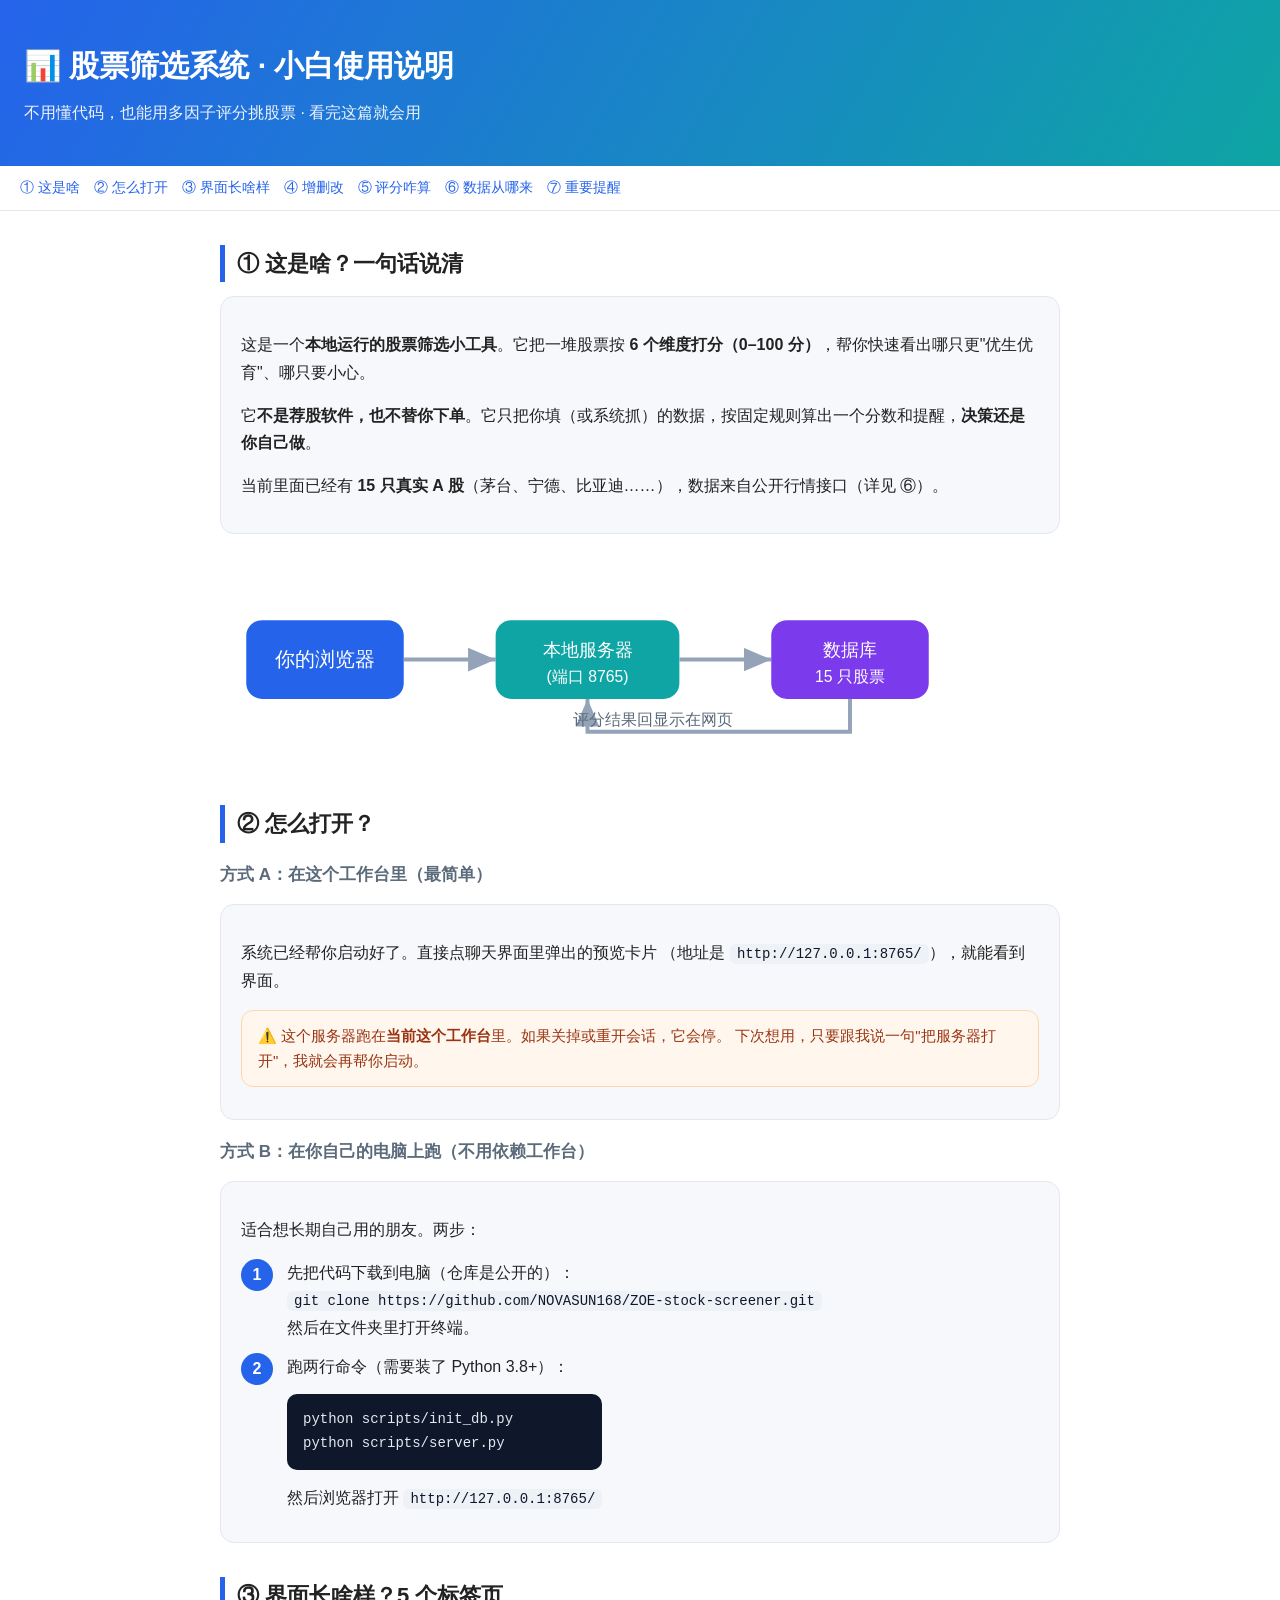
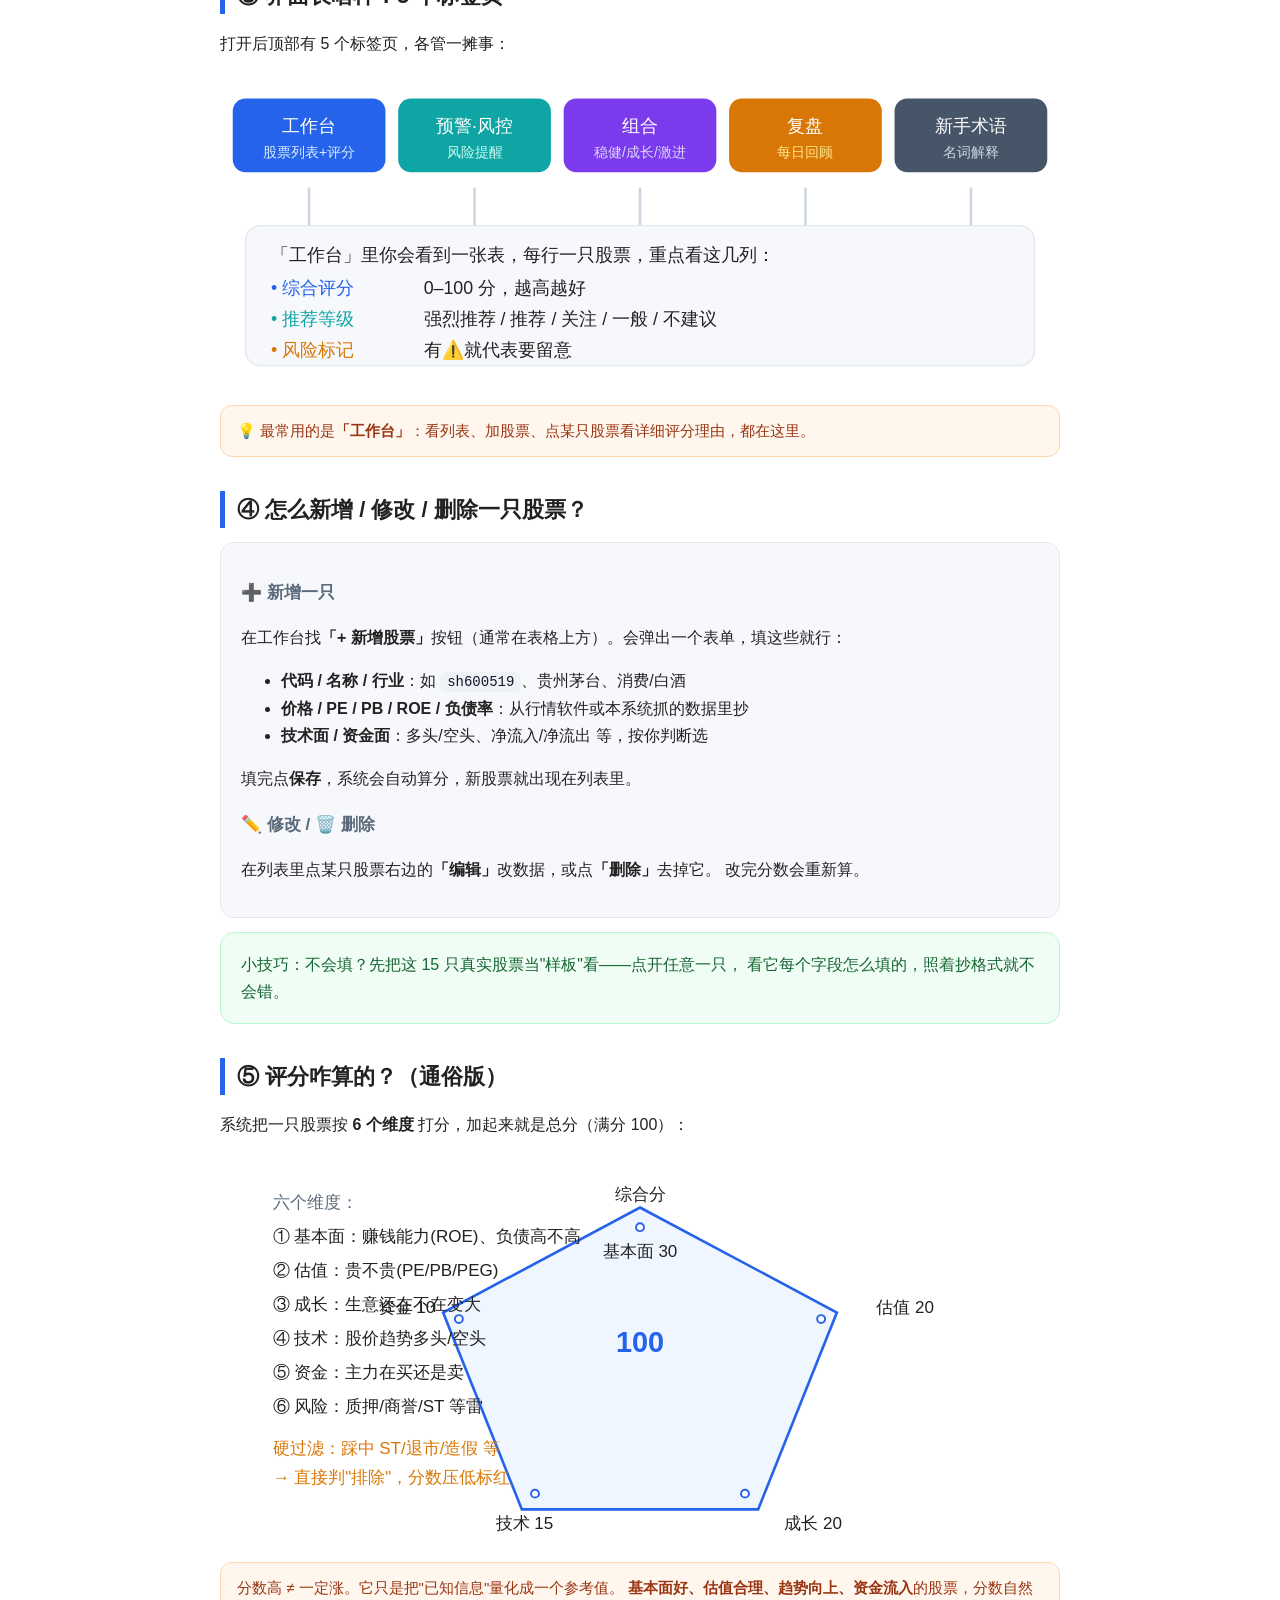
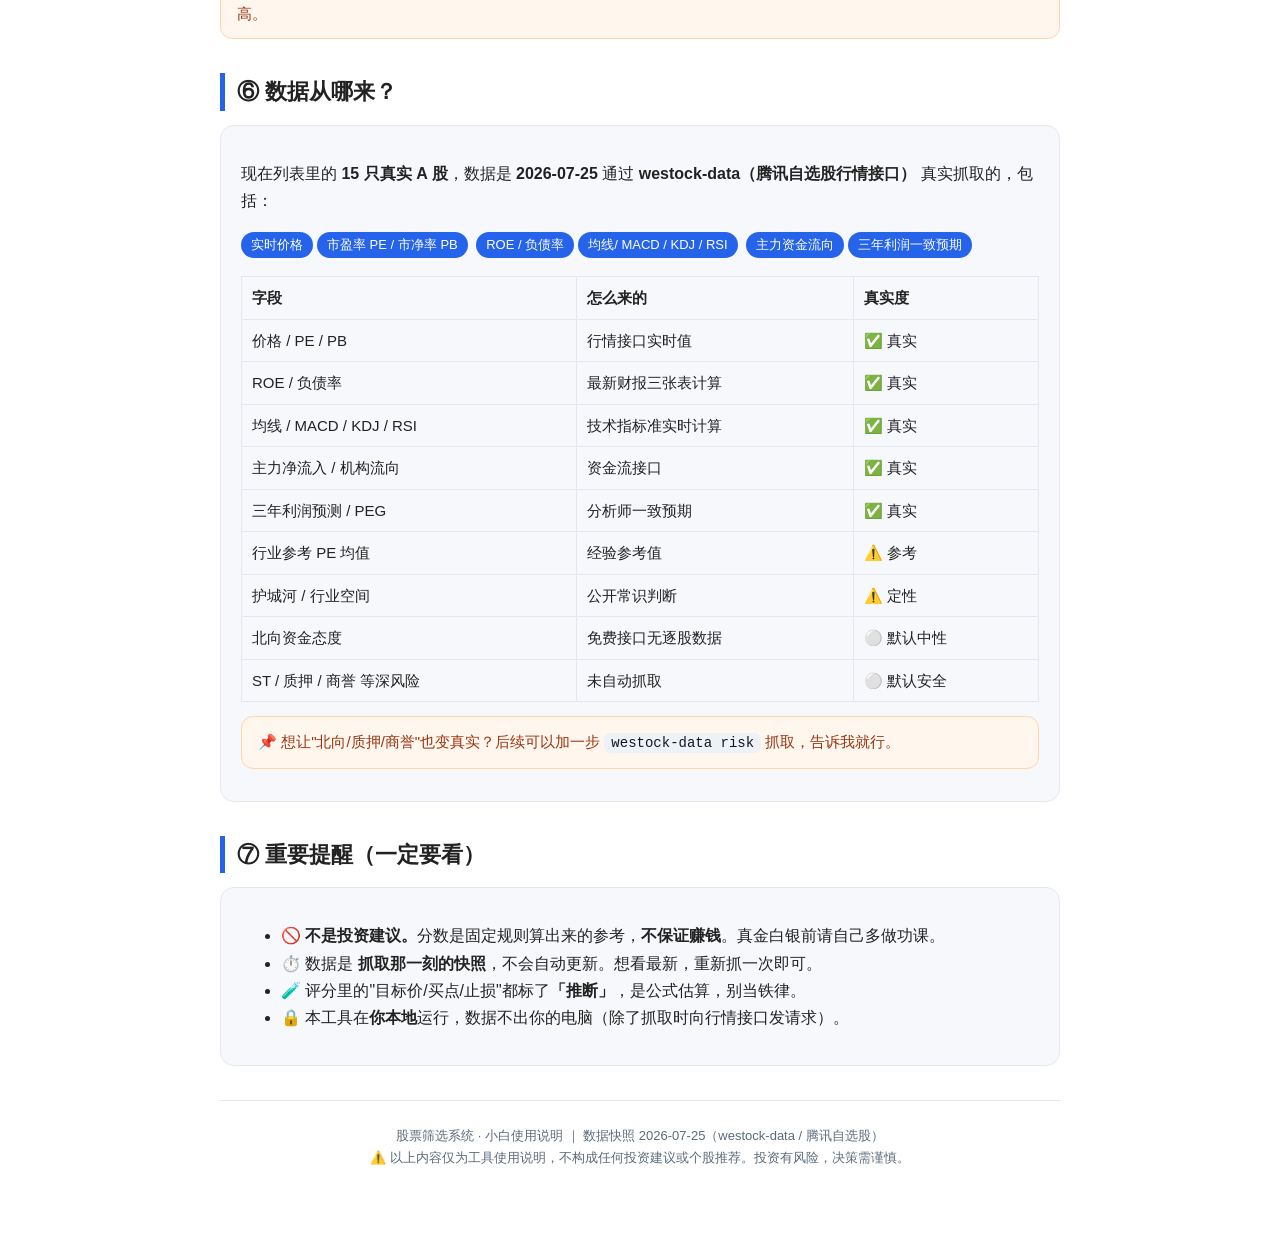
==== docs/使用说明.html @ 8270f3f6 "feat: 接入真实 A 股数据 + 小白图文教程 - 新增 fetch_real_data.py：用 westock-data 抓取 15 只真实 A 股(价格/PE/PB/ROE/负债率/技术/资" ====
<!DOCTYPE html>
<html lang="zh-CN">
<head>
<meta charset="UTF-8">
<meta name="viewport" content="width=device-width, initial-scale=1.0">
<title>股票筛选系统 · 小白使用说明</title>
<style>
  :root{
    --bg:#ffffff; --panel:#f6f8fb; --ink:#222; --sub:#5b6b7b;
    --line:#e3e8ef; --accent:#2563eb; --accent2:#0ea5a4; --warn:#d97706;
    --good:#16a34a; --bad:#dc2626;
  }
  *{box-sizing:border-box}
  body{margin:0;font-family:-apple-system,"PingFang SC","Microsoft YaHei",sans-serif;
       background:var(--bg);color:var(--ink);line-height:1.7;font-size:16px}
  header{background:linear-gradient(120deg,#2563eb,#0ea5a4);color:#fff;padding:40px 24px}
  header h1{margin:0 0 8px;font-size:30px}
  header p{margin:0;opacity:.92;font-size:16px}
  .wrap{max-width:880px;margin:0 auto;padding:0 20px 60px}
  nav{position:sticky;top:0;background:#fff;border-bottom:1px solid var(--line);
      padding:10px 20px;display:flex;gap:14px;flex-wrap:wrap;font-size:14px;z-index:5}
  nav a{color:var(--accent);text-decoration:none;white-space:nowrap}
  nav a:hover{text-decoration:underline}
  section{margin:34px 0}
  h2{font-size:22px;border-left:5px solid var(--accent);padding-left:12px;margin:0 0 14px}
  h3{font-size:17px;color:var(--sub);margin:18px 0 8px}
  .card{background:var(--panel);border:1px solid var(--line);border-radius:14px;
        padding:18px 20px;margin:14px 0}
  .tip{background:#fff7ed;border:1px solid #fed7aa;color:#9a3412;border-radius:12px;
       padding:12px 16px;margin:14px 0;font-size:15px}
  .ok{background:#f0fdf4;border:1px solid #bbf7d0;color:#166534}
  .step{display:flex;gap:14px;align-items:flex-start;margin:12px 0}
  .step .n{flex:0 0 32px;height:32px;border-radius:50%;background:var(--accent);color:#fff;
          display:flex;align-items:center;justify-content:center;font-weight:700}
  code{background:#eef2f7;padding:2px 7px;border-radius:6px;font-size:14px;color:#0f172a}
  pre{background:#0f172a;color:#e2e8f0;padding:14px 16px;border-radius:10px;overflow:auto;font-size:14px}
  table{border-collapse:collapse;width:100%;margin:12px 0;font-size:15px}
  th,td{border:1px solid var(--line);padding:8px 10px;text-align:left}
  th{background:var(--panel)}
  svg{display:block;margin:10px auto;max-width:100%}
  .pill{display:inline-block;background:var(--accent);color:#fff;border-radius:999px;
        padding:2px 10px;font-size:13px;margin:2px 4px 2px 0}
  footer{color:var(--sub);font-size:13px;text-align:center;padding:24px;border-top:1px solid var(--line)}
</style>
</head>
<body>
<header>
  <h1>📊 股票筛选系统 · 小白使用说明</h1>
  <p>不用懂代码，也能用多因子评分挑股票 · 看完这篇就会用</p>
</header>

<nav>
  <a href="#what">① 这是啥</a>
  <a href="#open">② 怎么打开</a>
  <a href="#ui">③ 界面长啥样</a>
  <a href="#crud">④ 增删改</a>
  <a href="#score">⑤ 评分咋算</a>
  <a href="#data">⑥ 数据从哪来</a>
  <a href="#warn">⑦ 重要提醒</a>
</nav>

<div class="wrap">

  <!-- ① -->
  <section id="what">
    <h2>① 这是啥？一句话说清</h2>
    <div class="card">
      <p>这是一个<strong>本地运行的股票筛选小工具</strong>。它把一堆股票按
      <strong>6 个维度打分（0–100 分）</strong>，帮你快速看出哪只更"优生优育"、哪只要小心。</p>
      <p>它<strong>不是荐股软件，也不替你下单</strong>。它只把你填（或系统抓）的数据，按固定规则算出一个分数和提醒，<strong>决策还是你自己做</strong>。</p>
      <p>当前里面已经有 <strong>15 只真实 A 股</strong>（茅台、宁德、比亚迪……），数据来自公开行情接口（详见 ⑥）。</p>
    </div>
    <svg viewBox="0 0 640 170" xmlns="http://www.w3.org/2008/svg" font-family="sans-serif">
      <rect x="20" y="55" width="120" height="60" rx="12" fill="#2563eb"/>
      <text x="80" y="90" fill="#fff" font-size="15" text-anchor="middle">你的浏览器</text>
      <path d="M140 85 H210" stroke="#94a3b8" stroke-width="3" marker-end="url(#ar)"/>
      <rect x="210" y="55" width="140" height="60" rx="12" fill="#0ea5a4"/>
      <text x="280" y="82" fill="#fff" font-size="14" text-anchor="middle">本地服务器</text>
      <text x="280" y="102" fill="#fff" font-size="12" text-anchor="middle">(端口 8765)</text>
      <path d="M350 85 H420" stroke="#94a3b8" stroke-width="3" marker-end="url(#ar)"/>
      <rect x="420" y="55" width="120" height="60" rx="12" fill="#7c3aed"/>
      <text x="480" y="82" fill="#fff" font-size="14" text-anchor="middle">数据库</text>
      <text x="480" y="102" fill="#fff" font-size="12" text-anchor="middle">15 只股票</text>
      <path d="M480 115 V140 H280 V115" stroke="#94a3b8" stroke-width="3" fill="none" marker-end="url(#ar)"/>
      <text x="330" y="135" fill="#5b6b7b" font-size="12" text-anchor="middle">评分结果回显示在网页</text>
      <defs><marker id="ar" markerWidth="10" markerHeight="10" refX="7" refY="3" orient="auto">
        <path d="M0,0 L7,3 L0,6 Z" fill="#94a3b8"/></marker></defs>
    </svg>
  </section>

  <!-- ② -->
  <section id="open">
    <h2>② 怎么打开？</h2>
    <h3>方式 A：在这个工作台里（最简单）</h3>
    <div class="card">
      <p>系统已经帮你启动好了。直接点聊天界面里弹出的预览卡片
      （地址是 <code>http://127.0.0.1:8765/</code>），就能看到界面。</p>
      <div class="tip">⚠️ 这个服务器跑在<strong>当前这个工作台</strong>里。如果关掉或重开会话，它会停。
      下次想用，只要跟我说一句"把服务器打开"，我就会再帮你启动。</div>
    </div>
    <h3>方式 B：在你自己的电脑上跑（不用依赖工作台）</h3>
    <div class="card">
      <p>适合想长期自己用的朋友。两步：</p>
      <div class="step"><div class="n">1</div><div>先把代码下载到电脑（仓库是公开的）：<br>
        <code>git clone https://github.com/NOVASUN168/ZOE-stock-screener.git</code><br>
        然后在文件夹里打开终端。</div></div>
      <div class="step"><div class="n">2</div><div>跑两行命令（需要装了 Python 3.8+）：<br>
        <pre>python scripts/init_db.py
python scripts/server.py</pre>
        然后浏览器打开 <code>http://127.0.0.1:8765/</code></div></div>
    </div>
  </section>

  <!-- ③ -->
  <section id="ui">
    <h2>③ 界面长啥样？5 个标签页</h2>
    <p>打开后顶部有 5 个标签页，各管一摊事：</p>
    <svg viewBox="0 0 660 250" xmlns="http://www.w3.org/2008/svg" font-family="sans-serif" font-size="14">
      <rect x="10" y="20" width="120" height="58" rx="10" fill="#2563eb"/><text x="70" y="46" fill="#fff" text-anchor="middle">工作台</text><text x="70" y="66" fill="#dbeafe" font-size="11" text-anchor="middle">股票列表+评分</text>
      <rect x="140" y="20" width="120" height="58" rx="10" fill="#0ea5a4"/><text x="200" y="46" fill="#fff" text-anchor="middle">预警·风控</text><text x="200" y="66" fill="#ccfbf1" font-size="11" text-anchor="middle">风险提醒</text>
      <rect x="270" y="20" width="120" height="58" rx="10" fill="#7c3aed"/><text x="330" y="46" fill="#fff" text-anchor="middle">组合</text><text x="330" y="66" fill="#ddd6fe" font-size="11" text-anchor="middle">稳健/成长/激进</text>
      <rect x="400" y="20" width="120" height="58" rx="10" fill="#d97706"/><text x="460" y="46" fill="#fff" text-anchor="middle">复盘</text><text x="460" y="66" fill="#fde68a" font-size="11" text-anchor="middle">每日回顾</text>
      <rect x="530" y="20" width="120" height="58" rx="10" fill="#475569"/><text x="590" y="46" fill="#fff" text-anchor="middle">新手术语</text><text x="590" y="66" fill="#cbd5e1" font-size="11" text-anchor="middle">名词解释</text>
      <line x1="70" y1="90" x2="70" y2="120" stroke="#cbd5e1" stroke-width="2"/>
      <line x1="200" y1="90" x2="200" y2="120" stroke="#cbd5e1" stroke-width="2"/>
      <line x1="330" y1="90" x2="330" y2="120" stroke="#cbd5e1" stroke-width="2"/>
      <line x1="460" y1="90" x2="460" y2="120" stroke="#cbd5e1" stroke-width="2"/>
      <line x1="590" y1="90" x2="590" y2="120" stroke="#cbd5e1" stroke-width="2"/>
      <rect x="20" y="120" width="620" height="110" rx="12" fill="#f6f8fb" stroke="#e3e8ef"/>
      <text x="40" y="148" fill="#222">「工作台」里你会看到一张表，每行一只股票，重点看这几列：</text>
      <text x="40" y="174" fill="#2563eb">• 综合评分</text><text x="160" y="174" fill="#222">0–100 分，越高越好</text>
      <text x="40" y="198" fill="#0ea5a4">• 推荐等级</text><text x="160" y="198" fill="#222">强烈推荐 / 推荐 / 关注 / 一般 / 不建议</text>
      <text x="40" y="222" fill="#d97706">• 风险标记</text><text x="160" y="222" fill="#222">有⚠️就代表要留意</text>
    </svg>
    <div class="tip">💡 最常用的是<strong>「工作台」</strong>：看列表、加股票、点某只股票看详细评分理由，都在这里。</div>
  </section>

  <!-- ④ -->
  <section id="crud">
    <h2>④ 怎么新增 / 修改 / 删除一只股票？</h2>
    <div class="card">
      <h3>➕ 新增一只</h3>
      <p>在工作台找<strong>「+ 新增股票」</strong>按钮（通常在表格上方）。会弹出一个表单，填这些就行：</p>
      <ul>
        <li><strong>代码 / 名称 / 行业</strong>：如 <code>sh600519</code>、贵州茅台、消费/白酒</li>
        <li><strong>价格 / PE / PB / ROE / 负债率</strong>：从行情软件或本系统抓的数据里抄</li>
        <li><strong>技术面 / 资金面</strong>：多头/空头、净流入/净流出 等，按你判断选</li>
      </ul>
      <p>填完点<strong>保存</strong>，系统会自动算分，新股票就出现在列表里。</p>
      <h3>✏️ 修改 / 🗑️ 删除</h3>
      <p>在列表里点某只股票右边的<strong>「编辑」</strong>改数据，或点<strong>「删除」</strong>去掉它。
      改完分数会重新算。</p>
    </div>
    <div class="ok card">小技巧：不会填？先把这 15 只真实股票当"样板"看——点开任意一只，
    看它每个字段怎么填的，照着抄格式就不会错。</div>
  </section>

  <!-- ⑤ -->
  <section id="score">
    <h2>⑤ 评分咋算的？（通俗版）</h2>
    <p>系统把一只股票按 <strong>6 个维度</strong> 打分，加起来就是总分（满分 100）：</p>
    <svg viewBox="0 0 640 300" xmlns="http://www.w3.org/2008/svg" font-family="sans-serif" font-size="13">
      <!-- hexagon -->
      <polygon points="320,40 470,120 410,270 230,270 170,120" fill="#eff6ff" stroke="#2563eb" stroke-width="2"/>
      <text x="320" y="34" text-anchor="middle" fill="#222">综合分</text>
      <text x="320" y="150" text-anchor="middle" fill="#2563eb" font-size="22" font-weight="700">100</text>
      <g fill="#fff" stroke="#2563eb" stroke-width="1.5">
        <circle cx="320" cy="55" r="3"/><circle cx="458" cy="125" r="3"/>
        <circle cx="400" cy="258" r="3"/><circle cx="240" cy="258" r="3"/><circle cx="182" cy="125" r="3"/>
      </g>
      <text x="320" y="78" text-anchor="middle" fill="#222">基本面 30</text>
      <text x="500" y="120" fill="#222">估值 20</text>
      <text x="430" y="285" fill="#222">成长 20</text>
      <text x="210" y="285" fill="#222">技术 15</text>
      <text x="120" y="120" fill="#222">资金 10</text>
      <text x="320" y="18" fill="#222"></text>
      <!-- side legend -->
      <text x="40" y="40" fill="#5b6b7b">六个维度：</text>
      <text x="40" y="66" fill="#222">① 基本面：赚钱能力(ROE)、负债高不高</text>
      <text x="40" y="92" fill="#222">② 估值：贵不贵(PE/PB/PEG)</text>
      <text x="40" y="118" fill="#222">③ 成长：生意还在不在变大</text>
      <text x="40" y="144" fill="#222">④ 技术：股价趋势多头/空头</text>
      <text x="40" y="170" fill="#222">⑤ 资金：主力在买还是卖</text>
      <text x="40" y="196" fill="#222">⑥ 风险：质押/商誉/ST 等雷</text>
      <text x="40" y="228" fill="#d97706">硬过滤：踩中 ST/退市/造假 等</text>
      <text x="40" y="250" fill="#d97706">→ 直接判"排除"，分数压低标红</text>
    </svg>
    <div class="tip">分数高 ≠ 一定涨。它只是把"已知信息"量化成一个参考值。
    <strong>基本面好、估值合理、趋势向上、资金流入</strong>的股票，分数自然高。</div>
  </section>

  <!-- ⑥ -->
  <section id="data">
    <h2>⑥ 数据从哪来？</h2>
    <div class="card">
      <p>现在列表里的 <strong>15 只真实 A 股</strong>，数据是 <strong>2026-07-25</strong> 通过
      <strong>westock-data（腾讯自选股行情接口）</strong> 真实抓取的，包括：</p>
      <p>
        <span class="pill">实时价格</span><span class="pill">市盈率 PE / 市净率 PB</span>
        <span class="pill">ROE / 负债率</span><span class="pill">均线/ MACD / KDJ / RSI</span>
        <span class="pill">主力资金流向</span><span class="pill">三年利润一致预期</span>
      </p>
      <table>
        <tr><th>字段</th><th>怎么来的</th><th>真实度</th></tr>
        <tr><td>价格 / PE / PB</td><td>行情接口实时值</td><td>✅ 真实</td></tr>
        <tr><td>ROE / 负债率</td><td>最新财报三张表计算</td><td>✅ 真实</td></tr>
        <tr><td>均线 / MACD / KDJ / RSI</td><td>技术指标准实时计算</td><td>✅ 真实</td></tr>
        <tr><td>主力净流入 / 机构流向</td><td>资金流接口</td><td>✅ 真实</td></tr>
        <tr><td>三年利润预测 / PEG</td><td>分析师一致预期</td><td>✅ 真实</td></tr>
        <tr><td>行业参考 PE 均值</td><td>经验参考值</td><td>⚠️ 参考</td></tr>
        <tr><td>护城河 / 行业空间</td><td>公开常识判断</td><td>⚠️ 定性</td></tr>
        <tr><td>北向资金态度</td><td>免费接口无逐股数据</td><td>⚪ 默认中性</td></tr>
        <tr><td>ST / 质押 / 商誉 等深风险</td><td>未自动抓取</td><td>⚪ 默认安全</td></tr>
      </table>
      <p class="tip">📌 想让"北向/质押/商誉"也变真实？后续可以加一步
      <code>westock-data risk</code> 抓取，告诉我就行。</p>
    </div>
  </section>

  <!-- ⑦ -->
  <section id="warn">
    <h2>⑦ 重要提醒（一定要看）</h2>
    <div class="card">
      <ul>
        <li>🚫 <strong>不是投资建议。</strong>分数是固定规则算出来的参考，<strong>不保证赚钱</strong>。真金白银前请自己多做功课。</li>
        <li>⏱️ 数据是 <strong>抓取那一刻的快照</strong>，不会自动更新。想看最新，重新抓一次即可。</li>
        <li>🧪 评分里的"目标价/买点/止损"都标了<strong>「推断」</strong>，是公式估算，别当铁律。</li>
        <li>🔒 本工具在<strong>你本地</strong>运行，数据不出你的电脑（除了抓取时向行情接口发请求）。</li>
      </ul>
    </div>
  </section>

  <footer>
    股票筛选系统 · 小白使用说明 ｜ 数据快照 2026-07-25（westock-data / 腾讯自选股）<br>
    ⚠️ 以上内容仅为工具使用说明，不构成任何投资建议或个股推荐。投资有风险，决策需谨慎。
  </footer>
</div>
</body>
</html>
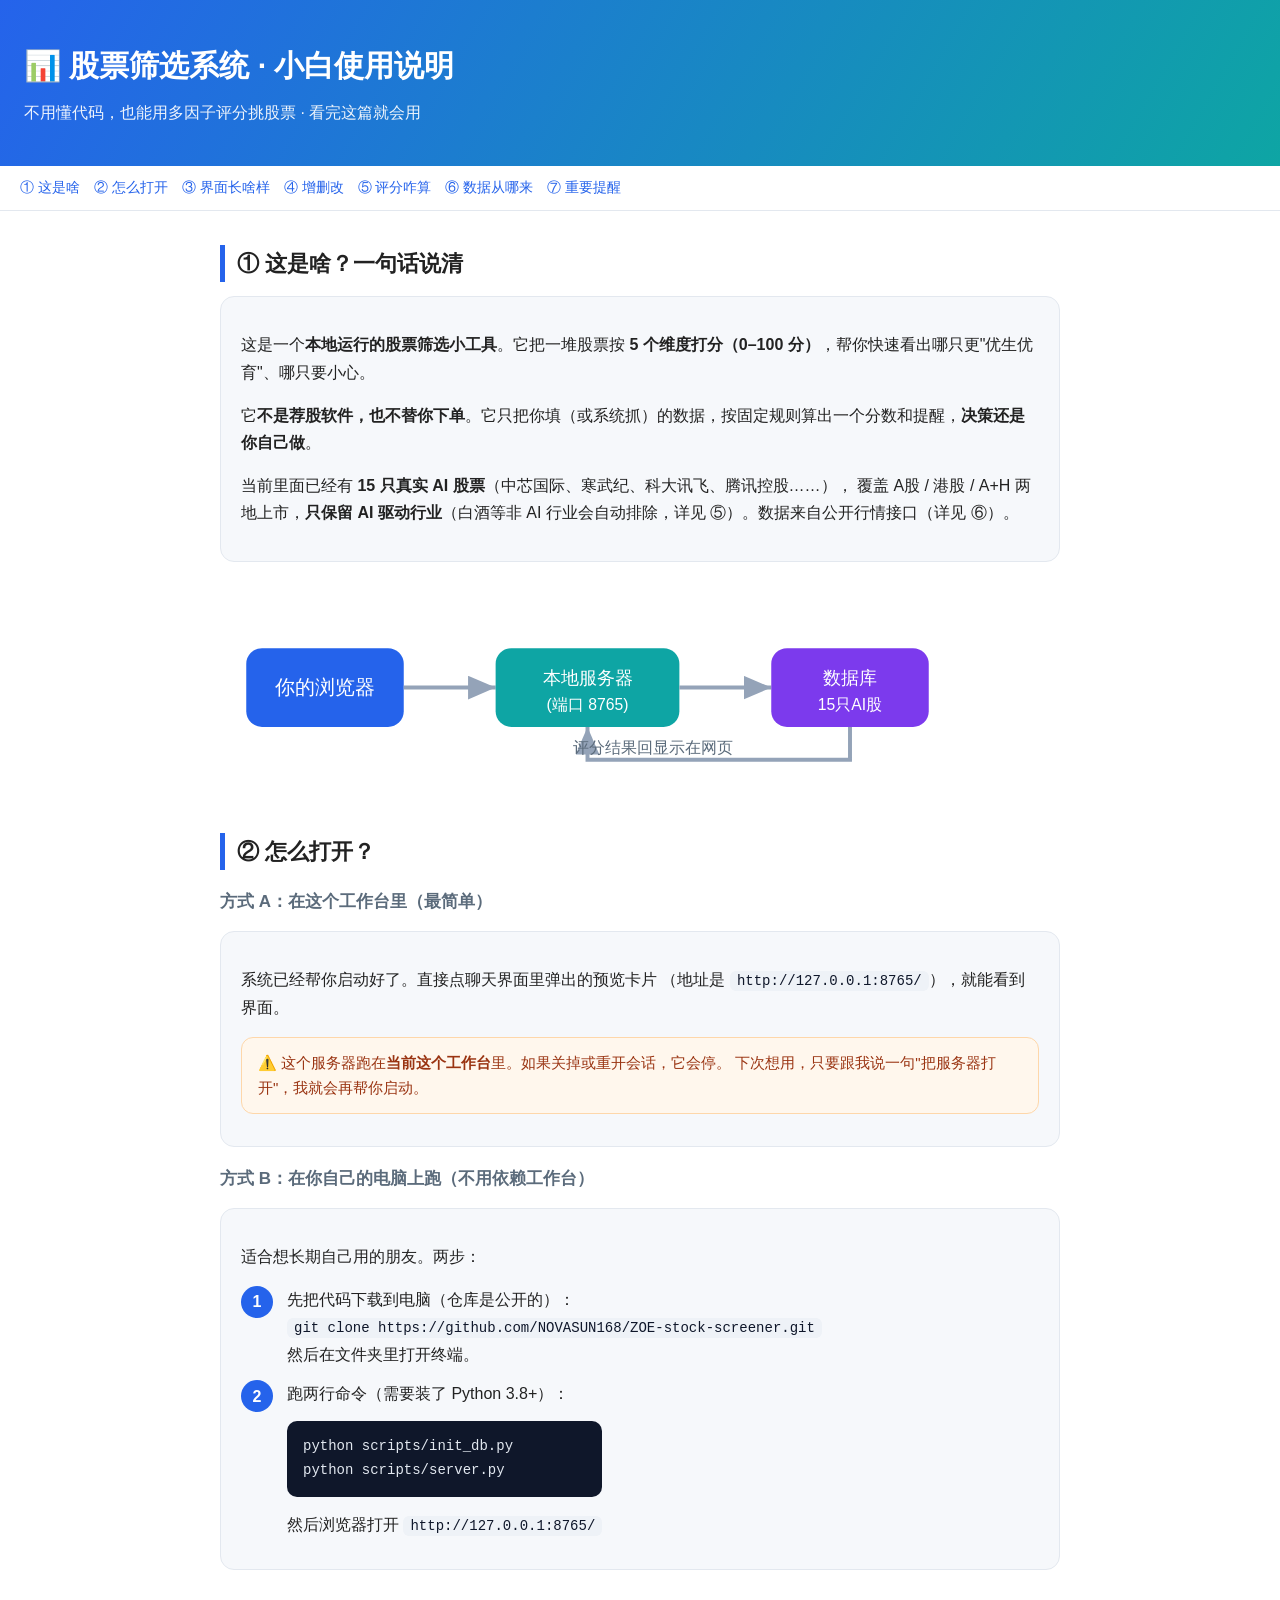
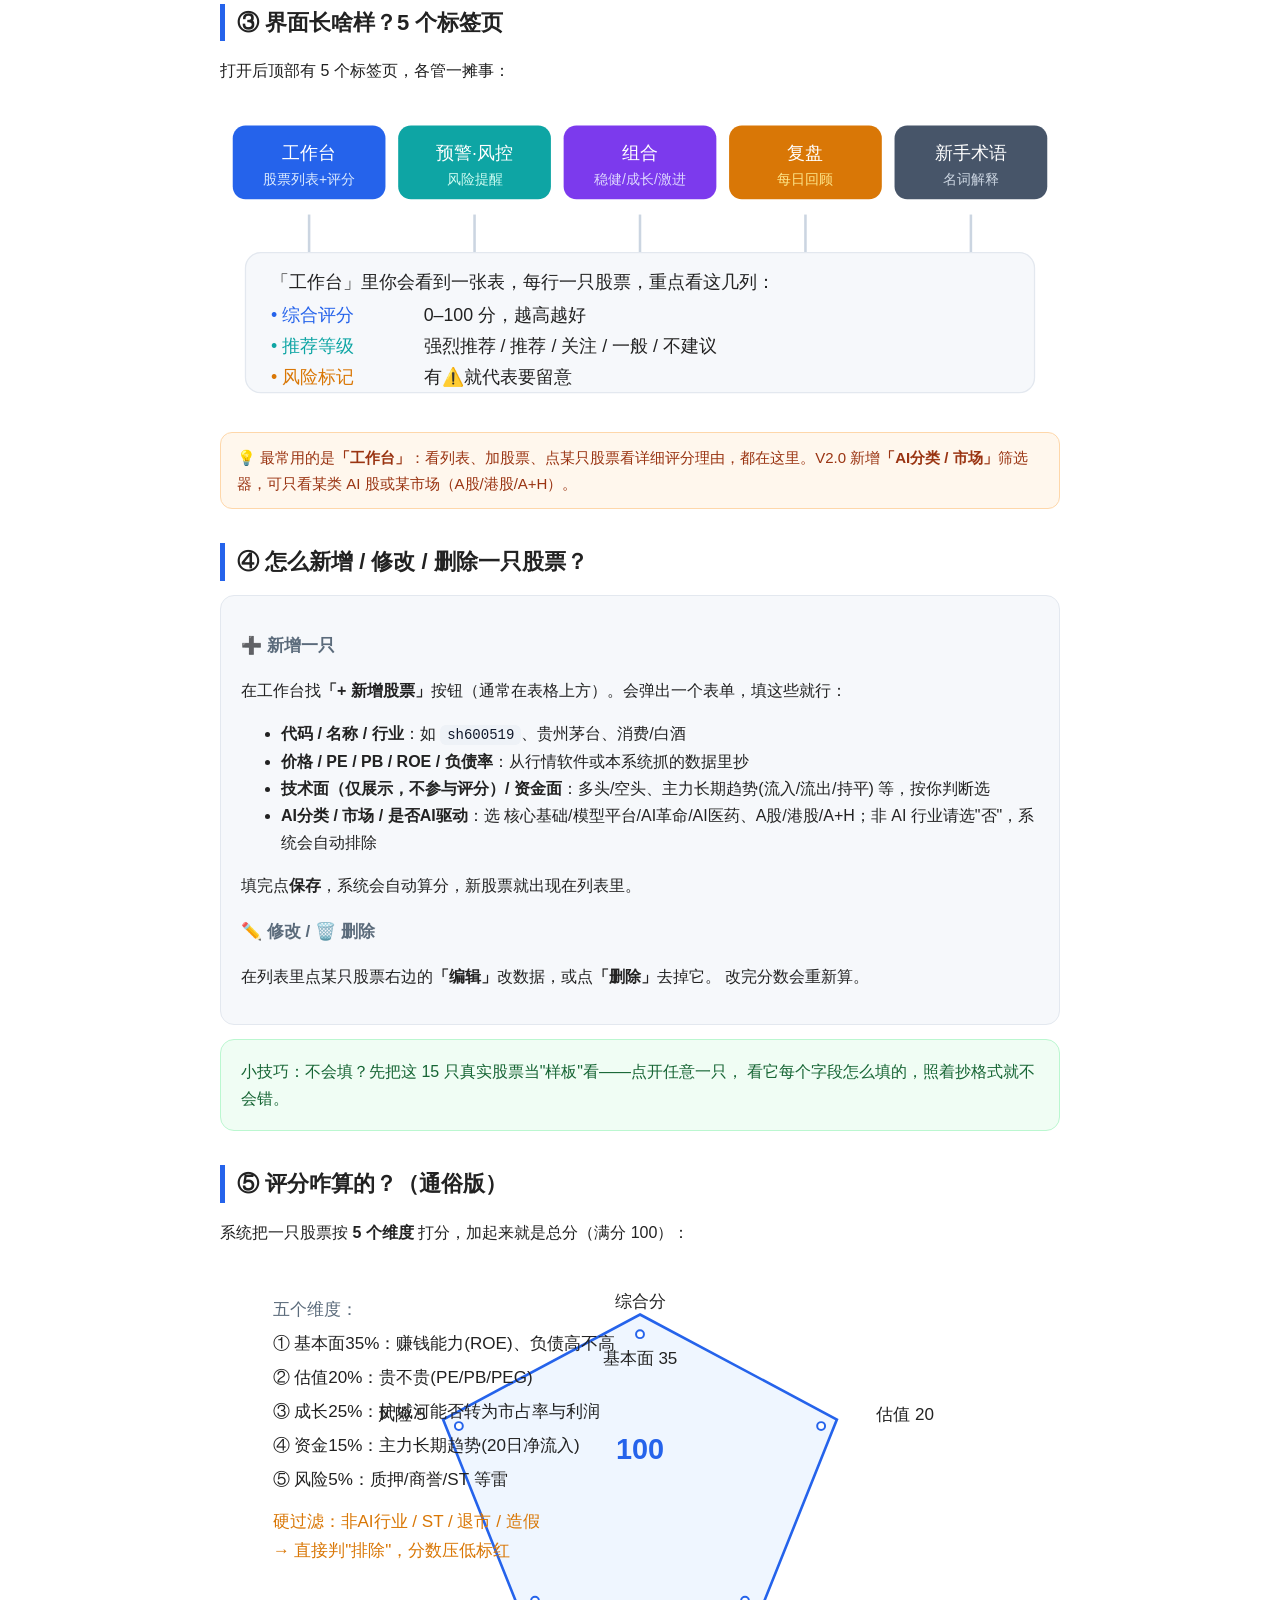
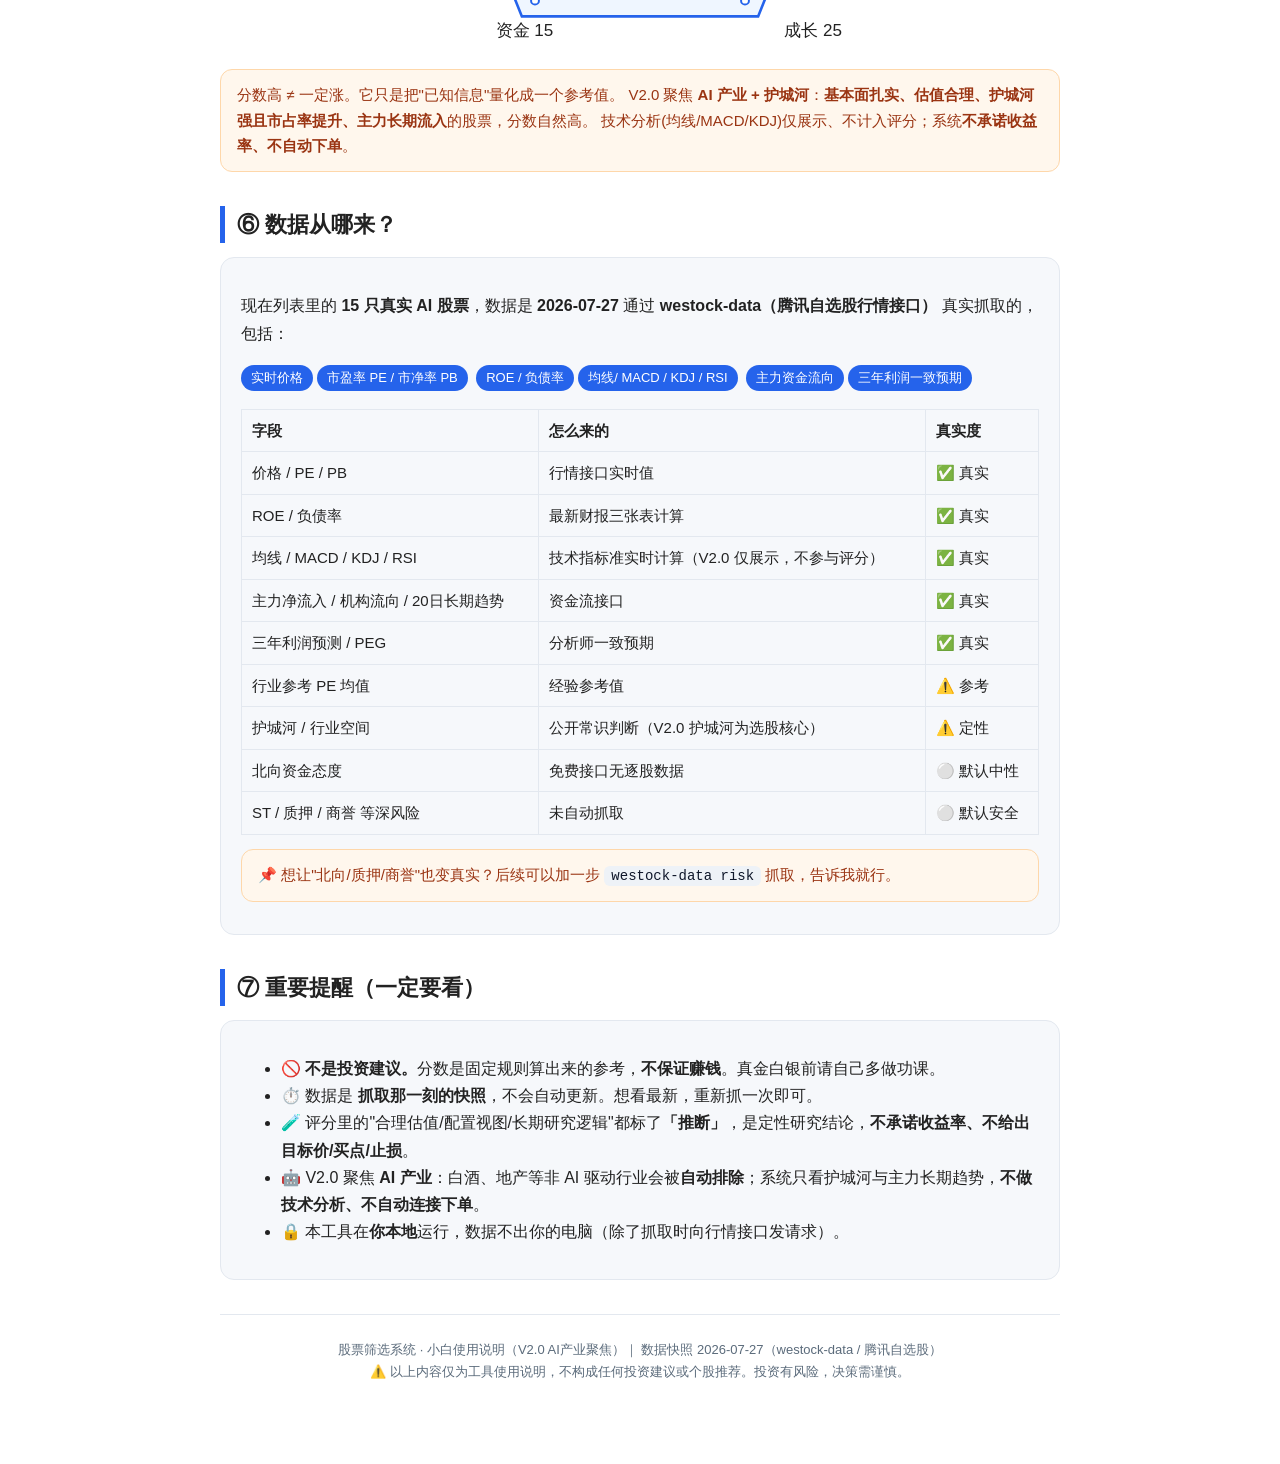
==== commit f99a3a66: "feat: V2.0 AI产业聚焦版 — 护城河核心逻辑(成长25%)、主力长期资金(资金15%)、AI四分类、非AI硬排除，去除技术分析与收益承诺" ====
--- a/docs/使用说明.html
+++ b/docs/使用说明.html
@@ -66,9 +66,10 @@
     <h2>① 这是啥？一句话说清</h2>
     <div class="card">
       <p>这是一个<strong>本地运行的股票筛选小工具</strong>。它把一堆股票按
-      <strong>6 个维度打分（0–100 分）</strong>，帮你快速看出哪只更"优生优育"、哪只要小心。</p>
+      <strong>5 个维度打分（0–100 分）</strong>，帮你快速看出哪只更"优生优育"、哪只要小心。</p>
       <p>它<strong>不是荐股软件，也不替你下单</strong>。它只把你填（或系统抓）的数据，按固定规则算出一个分数和提醒，<strong>决策还是你自己做</strong>。</p>
-      <p>当前里面已经有 <strong>15 只真实 A 股</strong>（茅台、宁德、比亚迪……），数据来自公开行情接口（详见 ⑥）。</p>
+      <p>当前里面已经有 <strong>15 只真实 AI 股票</strong>（中芯国际、寒武纪、科大讯飞、腾讯控股……），
+      覆盖 A股 / 港股 / A+H 两地上市，<strong>只保留 AI 驱动行业</strong>（白酒等非 AI 行业会自动排除，详见 ⑤）。数据来自公开行情接口（详见 ⑥）。</p>
     </div>
     <svg viewBox="0 0 640 170" xmlns="http://www.w3.org/2008/svg" font-family="sans-serif">
       <rect x="20" y="55" width="120" height="60" rx="12" fill="#2563eb"/>
@@ -80,7 +81,7 @@
       <path d="M350 85 H420" stroke="#94a3b8" stroke-width="3" marker-end="url(#ar)"/>
       <rect x="420" y="55" width="120" height="60" rx="12" fill="#7c3aed"/>
       <text x="480" y="82" fill="#fff" font-size="14" text-anchor="middle">数据库</text>
-      <text x="480" y="102" fill="#fff" font-size="12" text-anchor="middle">15 只股票</text>
+      <text x="480" y="102" fill="#fff" font-size="12" text-anchor="middle">15只AI股</text>
       <path d="M480 115 V140 H280 V115" stroke="#94a3b8" stroke-width="3" fill="none" marker-end="url(#ar)"/>
       <text x="330" y="135" fill="#5b6b7b" font-size="12" text-anchor="middle">评分结果回显示在网页</text>
       <defs><marker id="ar" markerWidth="10" markerHeight="10" refX="7" refY="3" orient="auto">
@@ -132,7 +133,7 @@
       <text x="40" y="198" fill="#0ea5a4">• 推荐等级</text><text x="160" y="198" fill="#222">强烈推荐 / 推荐 / 关注 / 一般 / 不建议</text>
       <text x="40" y="222" fill="#d97706">• 风险标记</text><text x="160" y="222" fill="#222">有⚠️就代表要留意</text>
     </svg>
-    <div class="tip">💡 最常用的是<strong>「工作台」</strong>：看列表、加股票、点某只股票看详细评分理由，都在这里。</div>
+    <div class="tip">💡 最常用的是<strong>「工作台」</strong>：看列表、加股票、点某只股票看详细评分理由，都在这里。V2.0 新增<strong>「AI分类 / 市场」</strong>筛选器，可只看某类 AI 股或某市场（A股/港股/A+H）。</div>
   </section>
 
   <!-- ④ -->
@@ -144,7 +145,8 @@
       <ul>
         <li><strong>代码 / 名称 / 行业</strong>：如 <code>sh600519</code>、贵州茅台、消费/白酒</li>
         <li><strong>价格 / PE / PB / ROE / 负债率</strong>：从行情软件或本系统抓的数据里抄</li>
-        <li><strong>技术面 / 资金面</strong>：多头/空头、净流入/净流出 等，按你判断选</li>
+        <li><strong>技术面（仅展示，不参与评分）/ 资金面</strong>：多头/空头、主力长期趋势(流入/流出/持平) 等，按你判断选</li>
+        <li><strong>AI分类 / 市场 / 是否AI驱动</strong>：选 核心基础/模型平台/AI革命/AI医药、A股/港股/A+H；非 AI 行业请选"否"，系统会自动排除</li>
       </ul>
       <p>填完点<strong>保存</strong>，系统会自动算分，新股票就出现在列表里。</p>
       <h3>✏️ 修改 / 🗑️ 删除</h3>
@@ -158,7 +160,7 @@
   <!-- ⑤ -->
   <section id="score">
     <h2>⑤ 评分咋算的？（通俗版）</h2>
-    <p>系统把一只股票按 <strong>6 个维度</strong> 打分，加起来就是总分（满分 100）：</p>
+    <p>系统把一只股票按 <strong>5 个维度</strong> 打分，加起来就是总分（满分 100）：</p>
     <svg viewBox="0 0 640 300" xmlns="http://www.w3.org/2008/svg" font-family="sans-serif" font-size="13">
       <!-- hexagon -->
       <polygon points="320,40 470,120 410,270 230,270 170,120" fill="#eff6ff" stroke="#2563eb" stroke-width="2"/>
@@ -168,32 +170,32 @@
         <circle cx="320" cy="55" r="3"/><circle cx="458" cy="125" r="3"/>
         <circle cx="400" cy="258" r="3"/><circle cx="240" cy="258" r="3"/><circle cx="182" cy="125" r="3"/>
       </g>
-      <text x="320" y="78" text-anchor="middle" fill="#222">基本面 30</text>
+      <text x="320" y="78" text-anchor="middle" fill="#222">基本面 35</text>
       <text x="500" y="120" fill="#222">估值 20</text>
-      <text x="430" y="285" fill="#222">成长 20</text>
-      <text x="210" y="285" fill="#222">技术 15</text>
-      <text x="120" y="120" fill="#222">资金 10</text>
+      <text x="430" y="285" fill="#222">成长 25</text>
+      <text x="210" y="285" fill="#222">资金 15</text>
+      <text x="120" y="120" fill="#222">风险 5</text>
       <text x="320" y="18" fill="#222"></text>
       <!-- side legend -->
-      <text x="40" y="40" fill="#5b6b7b">六个维度：</text>
-      <text x="40" y="66" fill="#222">① 基本面：赚钱能力(ROE)、负债高不高</text>
-      <text x="40" y="92" fill="#222">② 估值：贵不贵(PE/PB/PEG)</text>
-      <text x="40" y="118" fill="#222">③ 成长：生意还在不在变大</text>
-      <text x="40" y="144" fill="#222">④ 技术：股价趋势多头/空头</text>
-      <text x="40" y="170" fill="#222">⑤ 资金：主力在买还是卖</text>
-      <text x="40" y="196" fill="#222">⑥ 风险：质押/商誉/ST 等雷</text>
-      <text x="40" y="228" fill="#d97706">硬过滤：踩中 ST/退市/造假 等</text>
-      <text x="40" y="250" fill="#d97706">→ 直接判"排除"，分数压低标红</text>
+      <text x="40" y="40" fill="#5b6b7b">五个维度：</text>
+      <text x="40" y="66" fill="#222">① 基本面35%：赚钱能力(ROE)、负债高不高</text>
+      <text x="40" y="92" fill="#222">② 估值20%：贵不贵(PE/PB/PEG)</text>
+      <text x="40" y="118" fill="#222">③ 成长25%：护城河能否转为市占率与利润</text>
+      <text x="40" y="144" fill="#222">④ 资金15%：主力长期趋势(20日净流入)</text>
+      <text x="40" y="170" fill="#222">⑤ 风险5%：质押/商誉/ST 等雷</text>
+      <text x="40" y="202" fill="#d97706">硬过滤：非AI行业 / ST / 退市 / 造假</text>
+      <text x="40" y="224" fill="#d97706">→ 直接判"排除"，分数压低标红</text>
     </svg>
     <div class="tip">分数高 ≠ 一定涨。它只是把"已知信息"量化成一个参考值。
-    <strong>基本面好、估值合理、趋势向上、资金流入</strong>的股票，分数自然高。</div>
+    V2.0 聚焦 <strong>AI 产业 + 护城河</strong>：<strong>基本面扎实、估值合理、护城河强且市占率提升、主力长期流入</strong>的股票，分数自然高。
+    技术分析(均线/MACD/KDJ)仅展示、不计入评分；系统<strong>不承诺收益率、不自动下单</strong>。</div>
   </section>
 
   <!-- ⑥ -->
   <section id="data">
     <h2>⑥ 数据从哪来？</h2>
     <div class="card">
-      <p>现在列表里的 <strong>15 只真实 A 股</strong>，数据是 <strong>2026-07-25</strong> 通过
+      <p>现在列表里的 <strong>15 只真实 AI 股票</strong>，数据是 <strong>2026-07-27</strong> 通过
       <strong>westock-data（腾讯自选股行情接口）</strong> 真实抓取的，包括：</p>
       <p>
         <span class="pill">实时价格</span><span class="pill">市盈率 PE / 市净率 PB</span>
@@ -204,11 +206,11 @@
         <tr><th>字段</th><th>怎么来的</th><th>真实度</th></tr>
         <tr><td>价格 / PE / PB</td><td>行情接口实时值</td><td>✅ 真实</td></tr>
         <tr><td>ROE / 负债率</td><td>最新财报三张表计算</td><td>✅ 真实</td></tr>
-        <tr><td>均线 / MACD / KDJ / RSI</td><td>技术指标准实时计算</td><td>✅ 真实</td></tr>
-        <tr><td>主力净流入 / 机构流向</td><td>资金流接口</td><td>✅ 真实</td></tr>
+        <tr><td>均线 / MACD / KDJ / RSI</td><td>技术指标准实时计算（V2.0 仅展示，不参与评分）</td><td>✅ 真实</td></tr>
+        <tr><td>主力净流入 / 机构流向 / 20日长期趋势</td><td>资金流接口</td><td>✅ 真实</td></tr>
         <tr><td>三年利润预测 / PEG</td><td>分析师一致预期</td><td>✅ 真实</td></tr>
         <tr><td>行业参考 PE 均值</td><td>经验参考值</td><td>⚠️ 参考</td></tr>
-        <tr><td>护城河 / 行业空间</td><td>公开常识判断</td><td>⚠️ 定性</td></tr>
+        <tr><td>护城河 / 行业空间</td><td>公开常识判断（V2.0 护城河为选股核心）</td><td>⚠️ 定性</td></tr>
         <tr><td>北向资金态度</td><td>免费接口无逐股数据</td><td>⚪ 默认中性</td></tr>
         <tr><td>ST / 质押 / 商誉 等深风险</td><td>未自动抓取</td><td>⚪ 默认安全</td></tr>
       </table>
@@ -224,14 +226,15 @@
       <ul>
         <li>🚫 <strong>不是投资建议。</strong>分数是固定规则算出来的参考，<strong>不保证赚钱</strong>。真金白银前请自己多做功课。</li>
         <li>⏱️ 数据是 <strong>抓取那一刻的快照</strong>，不会自动更新。想看最新，重新抓一次即可。</li>
-        <li>🧪 评分里的"目标价/买点/止损"都标了<strong>「推断」</strong>，是公式估算，别当铁律。</li>
+        <li>🧪 评分里的"合理估值/配置视图/长期研究逻辑"都标了<strong>「推断」</strong>，是定性研究结论，<strong>不承诺收益率、不给出目标价/买点/止损</strong>。</li>
+        <li>🤖 V2.0 聚焦 <strong>AI 产业</strong>：白酒、地产等非 AI 驱动行业会被<strong>自动排除</strong>；系统只看护城河与主力长期趋势，<strong>不做技术分析、不自动连接下单</strong>。</li>
         <li>🔒 本工具在<strong>你本地</strong>运行，数据不出你的电脑（除了抓取时向行情接口发请求）。</li>
       </ul>
     </div>
   </section>
 
   <footer>
-    股票筛选系统 · 小白使用说明 ｜ 数据快照 2026-07-25（westock-data / 腾讯自选股）<br>
+    股票筛选系统 · 小白使用说明（V2.0 AI产业聚焦）｜ 数据快照 2026-07-27（westock-data / 腾讯自选股）<br>
     ⚠️ 以上内容仅为工具使用说明，不构成任何投资建议或个股推荐。投资有风险，决策需谨慎。
   </footer>
 </div>
